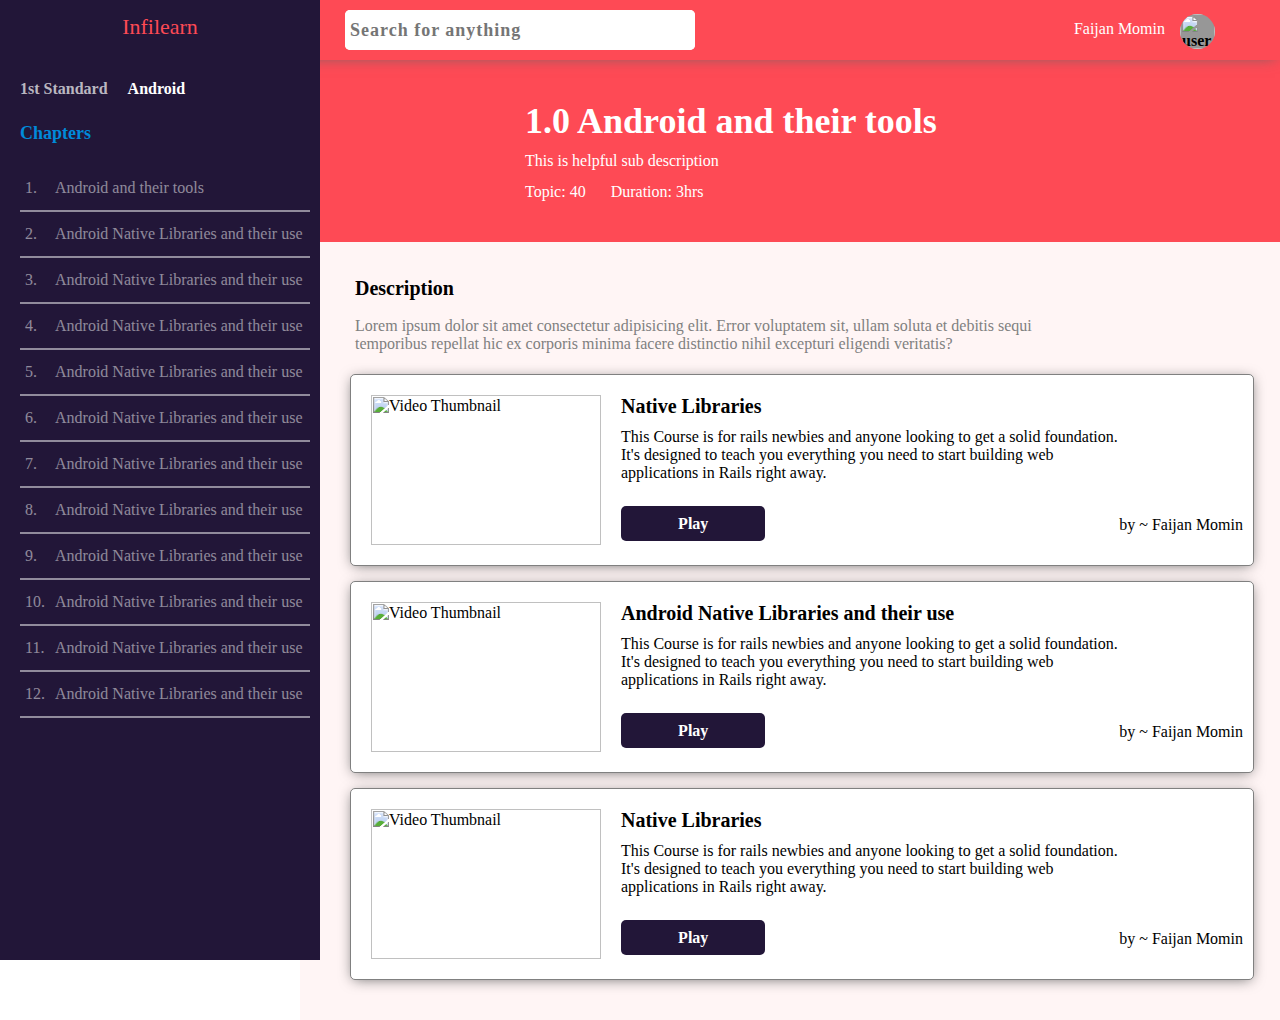
==== dashboard.html @ b22d4577 "first commit" ====
<html lang="en">
<head>
    <meta charset="UTF-8">
    <meta http-equiv="X-UA-Compatible" content="IE=edge">
    <meta name="viewport" content="width=device-width, initial-scale=1.0">
    <title>Home | Infilearn</title>
    <link rel="stylesheet" href="css/style.css">
    <script src="js/script.js"></script>
</head>
<body>
    <header>
        <div class="subject-dashboard-header-desktop">
            <div class="subject-dashboard-header-title">
                <h2>Infilearn</h2>
            </div>
            <div class="subject-dashboard-header-search-bar">
                <div class="subject-dashboard-search-bar-box">
                    <input type="search" name="dashboard-search" id="dashboard-search" placeholder="Search for anything">
                    <input type="button" value="">
                </div>
            </div>
            <div class="subject-dashboard-header-profile">
                <div class="subject-dashboard-header-profile-box">
                    <p>Faijan Momin</p>
                    <div class="subject-dashboard-profile-dp" onclick="showDrpDwn();">
                        <img src="https://static5.depositphotos.com/1049184/509/i/600/depositphotos_5099757-stock-photo-the-man-with-no-face.jpg" alt="user profile" height="100%" width="100%">
                    </div> <!--Dashboard user Profile Photo-->
                </div>
                <div id="subject-dashboard-profile-drowdown" class="subject-dashboard-profile-drowdown">
                    <a href="#">Profile</a>
                    <hr class="dropdwon-profile-hr">
                    <a href="index.html">Logout</a>
                </div>
            </div>
        </div>
    </header>
    <section class="subject-dashboad-content">
        <div class="subject-dashboard-content-div">
            <!-- Subject navigation Bar -->
            <div class="subject-content-navigation-bar">
                <div class="subject-dashboard-nav-class-and-subject-name">
                    <h2 class="subject-dashboard-nav-class-name">1st Standard</h2>
                    <h2 class="subject-dashboard-nav-subject-name">Android</h2>
                </div>
                <div class="subject-dashboard-nav-chapter-title">
                    <h2>Chapters</h2>
                </div>
                <div class="subject-dashboard-nav-all-chapter-names">
                    <div class="subject-dashboard-nav-single-chapter-name">
                        <a href="#" class="subject-dashboard-nav-chapter-name">
                            <span class="subject-dashboard-nav-chapter-no">1.</span>
                            <span> Android and their tools</span>
                        </a>
                    </div>
                    <hr class="subject-dashboard-nav-single-chapter-hr">
                    <div class="subject-dashboard-nav-single-chapter-name">
                        <a href="#" class="subject-dashboard-nav-chapter-name">
                            <span class="subject-dashboard-nav-chapter-no">2.</span>
                            <span> Android Native Libraries and their use</span>
                        </a>
                    </div>
                    <hr class="subject-dashboard-nav-single-chapter-hr">
                    <div class="subject-dashboard-nav-single-chapter-name">
                        <a href="#" class="subject-dashboard-nav-chapter-name">
                            <span class="subject-dashboard-nav-chapter-no">3.</span>
                            <span> Android Native Libraries and their use</span>
                        </a>
                    </div>
                    <hr class="subject-dashboard-nav-single-chapter-hr">
                    <div class="subject-dashboard-nav-single-chapter-name">
                        <a href="#" class="subject-dashboard-nav-chapter-name">
                            <span class="subject-dashboard-nav-chapter-no">4.</span>
                            <span> Android Native Libraries and their use</span>
                        </a>
                    </div>
                    <hr class="subject-dashboard-nav-single-chapter-hr">
                    <div class="subject-dashboard-nav-single-chapter-name">
                        <a href="#" class="subject-dashboard-nav-chapter-name">
                            <span class="subject-dashboard-nav-chapter-no">5.</span>
                            <span> Android Native Libraries and their use</span>
                        </a>
                    </div>
                    <hr class="subject-dashboard-nav-single-chapter-hr">
                    <div class="subject-dashboard-nav-single-chapter-name">
                        <a href="#" class="subject-dashboard-nav-chapter-name">
                            <span class="subject-dashboard-nav-chapter-no">6.</span>
                            <span> Android Native Libraries and their use</span>
                        </a>
                    </div>
                    <hr class="subject-dashboard-nav-single-chapter-hr">
                    <div class="subject-dashboard-nav-single-chapter-name">
                        <a href="#" class="subject-dashboard-nav-chapter-name">
                            <span class="subject-dashboard-nav-chapter-no">7.</span>
                            <span> Android Native Libraries and their use</span>
                        </a>
                    </div>
                    <hr class="subject-dashboard-nav-single-chapter-hr">
                    <div class="subject-dashboard-nav-single-chapter-name">
                        <a href="#" class="subject-dashboard-nav-chapter-name">
                            <span class="subject-dashboard-nav-chapter-no">8.</span>
                            <span> Android Native Libraries and their use</span>
                        </a>
                    </div>
                    <hr class="subject-dashboard-nav-single-chapter-hr">
                    <div class="subject-dashboard-nav-single-chapter-name">
                        <a href="#" class="subject-dashboard-nav-chapter-name">
                            <span class="subject-dashboard-nav-chapter-no">9.</span>
                            <span> Android Native Libraries and their use</span>
                        </a>
                    </div>
                    <hr class="subject-dashboard-nav-single-chapter-hr">
                    <div class="subject-dashboard-nav-single-chapter-name">
                        <a href="#" class="subject-dashboard-nav-chapter-name">
                            <span class="subject-dashboard-nav-chapter-no">10.</span>
                            <span> Android Native Libraries and their use</span>
                        </a>
                    </div>
                    <hr class="subject-dashboard-nav-single-chapter-hr">
                    <div class="subject-dashboard-nav-single-chapter-name">
                        <a href="#" class="subject-dashboard-nav-chapter-name">
                            <span class="subject-dashboard-nav-chapter-no">11.</span>
                            <span> Android Native Libraries and their use</span>
                        </a>
                    </div>
                    <hr class="subject-dashboard-nav-single-chapter-hr">
                    <div class="subject-dashboard-nav-single-chapter-name">
                        <a href="#" class="subject-dashboard-nav-chapter-name">
                            <span class="subject-dashboard-nav-chapter-no">12.</span>
                            <span> Android Native Libraries and their use</span>
                        </a>
                    </div>
                    <hr class="subject-dashboard-nav-single-chapter-hr">
                </div>
            </div>
            <!-- Subject chapter Content  -->
            <div class="subject-dashboard-content-section">
                <div class="subject-dashboard-content-section-chapter-title">
                    <div class="subject-dashboard-content-section-chapter-title-icon">
                        <!-- Icon Here -->
                    </div>
                    <div class="subject-dashboard-content-section-chapter-title-info">
                        <h2>1.0 Android and their tools</h2>
                        <p class="subject-dashboard-content-section-chapter-title-info-p">This is helpful sub description</p>
                        <div class="subject-dashboard-content-section-chapter-title-info-topics-and-duration">
                            <p>Topic: 40</p>
                            <p>Duration: 3hrs</p>
                        </div>
                    </div>
                </div>
                <div class="subject-dashboard-content-section-chapter-videos">
                    <div class="subject-dashboard-content-section-chapter-desc">
                        <h2>Description</h2>
                        <p>Lorem ipsum dolor sit amet consectetur adipisicing elit. Error voluptatem sit, ullam soluta et debitis sequi temporibus  
                            repellat hic ex corporis minima facere distinctio nihil excepturi eligendi veritatis? 
                        </p>
                    </div>
                    <div class="subject-dashboard-content-section-chapter-all-videos">
                        <div class="subject-dashboard-content-section-chapter-single-video">
                            <div class="subject-dashboard-content-section-chapter-single-vid-img">
                                <img src="content/images/thumbnails/costa-rica.png" alt="Video Thumbnail" height="150px" width="230px">
                            </div>
                            <div class="subject-dashboard-content-section-chapter-single-vid-title-desc">
                                <h2 class="subject-dashboard-content-section-chapter-single-vid-title-desc-h2">Native Libraries</h2>
                                <p>This Course is for rails newbies and anyone looking to get a solid
                                    foundation. It's designed to teach you everything you need to start 
                                    building web applications in Rails right away.
                                </p>
                                <div class="subject-dashboard-content-section-chapter-single-vid-play-btn-author">
                                    <button class="video-section-play-vid-btn">Play</button>
                                    <p>by ~ Faijan Momin</p>
                                </div>
                            </div>
                        </div>
                        <!-- Second video -->
                        <div class="subject-dashboard-content-section-chapter-single-video">
                            <div class="subject-dashboard-content-section-chapter-single-vid-img">
                                <img src="content/images/thumbnails/costa-rica.png" alt="Video Thumbnail" height="150px" width="230px">
                            </div>
                            <div class="subject-dashboard-content-section-chapter-single-vid-title-desc">
                                <h2 class="subject-dashboard-content-section-chapter-single-vid-title-desc-h2">Android Native Libraries and their use</h2>
                                <p>This Course is for rails newbies and anyone looking to get a solid
                                    foundation. It's designed to teach you everything you need to start 
                                    building web applications in Rails right away.
                                </p>
                                <div class="subject-dashboard-content-section-chapter-single-vid-play-btn-author">
                                    <button class="video-section-play-vid-btn">Play</button>
                                    <p>by ~ Faijan Momin</p>
                                </div>
                            </div>
                        </div>
                        <!-- Third Video -->
                        <div class="subject-dashboard-content-section-chapter-single-video">
                            <div class="subject-dashboard-content-section-chapter-single-vid-img">
                                <img src="content/images/thumbnails/costa-rica.png" alt="Video Thumbnail" height="150px" width="230px">
                            </div>
                            <div class="subject-dashboard-content-section-chapter-single-vid-title-desc">
                                <h2 class="subject-dashboard-content-section-chapter-single-vid-title-desc-h2">Native Libraries</h2>
                                <p>This Course is for rails newbies and anyone looking to get a solid
                                    foundation. It's designed to teach you everything you need to start 
                                    building web applications in Rails right away.
                                </p>
                                <div class="subject-dashboard-content-section-chapter-single-vid-play-btn-author">
                                    <button class="video-section-play-vid-btn">Play</button>
                                    <p>by ~ Faijan Momin</p>
                                </div>
                            </div>
                        </div>
                    </div>
                </div>
            </div>
        </div>
    </section>
    <script src="https://cdnjs.cloudflare.com/ajax/libs/jquery/3.6.0/jquery.slim.min.js" integrity="sha512-6ORWJX/LrnSjBzwefdNUyLCMTIsGoNP6NftMy2UAm1JBm6PRZCO1d7OHBStWpVFZLO+RerTvqX/Z9mBFfCJZ4A==" crossorigin="anonymous"></script>
    <script>

        // For chap no and name
        jQuery(document).ready(function(){
            jQuery('.subject-dashboard-nav-chapter-name').click(function(event){
                jQuery('.subject-dashboard-nav-chapter-name-active').removeClass('subject-dashboard-nav-chapter-name-active');
                jQuery(this).addClass('subject-dashboard-nav-chapter-name-active'); 
                event.preventDefault();
            });
        });

    </script>
</body>
</html>
---- css/style.css ----
/* Fonts */
@font-face {
    font-family: 'Nunito';
    src: url('fonts/nunito/NunitoSans-Regular.ttf');
    font-weight: normal;
    font-style: normal;
}

@font-face {
    font-family: 'Lora';
    src: url('fonts/lora/Lora-VariableFont_wght.ttf');
    font-weight: normal;
    font-style: normal;
}
body{
    margin: 0px;
    padding: 0px;
    overflow-x: hidden;
    max-width: 100%;
}
header{
    margin: 0px;
    padding: 0px;
    background-color: white;
    height: 60px;
    max-height: 60px;
    width: 100%;
    position: fixed;
    top: 0px;
    left: 0px;
    z-index: 5;
    box-shadow: #666 0px 2px 14px -5px;
    font-family: 'Lora';
    font-weight: 700;
}
.desktop-header{
    display: grid;
    grid-template-columns: 30% 55% 15%;
}
.desktop-logo{
    margin: auto;
    justify-content: center;
    align-items: center;
}

.desktop-navigation-bar{
    margin: auto;
    justify-content: center;
    align-items: center;
}
.desktop-navbar-links{   /* ul*/
    padding: 0px;
    list-style: none;
    display: flex;
    gap: 35px;
}
.desktop-navbar-links a{   /* a - links */
    text-decoration: none;
    color: black;
    font-size: 20px;
    font-weight: 500;
}
.desktop-navbar-links a:hover{
    text-decoration: underline;
    color: black;
}
.desktop-login-button{
    margin: auto;
    justify-content: center;
    align-items: center;
}
.header-login-button{
    height: 35px;
    width: 120px;
    border-radius: 4px;
    border: none;
    outline: none;
    background-color:#fe4a55;
    color: white;
    font-size: 19px;
    cursor: pointer;
    padding-bottom: 3px;
    font-family: 'Lora';
}
.header-login-button:hover{
    background-color:#221638;
}
.login-button-svg{
    padding: 0px;
    margin-bottom: -2px;
    height: 20px;
    width: 20px;
}

/* footer */
footer{
    margin: 0px;
    background-color: #211638;
    color: white;
    height: 55%;
    max-height: 55%;
    width: 100%;
}
.footer{
   padding: 2% 2% 0% 2%;
}
.footer-content{
    display: flex;
    gap: 20%;
}
.footer-branding{
    line-height: 25px;
}
.footer-branding-title{
    color: white;
    font-size: 32px;
    font-weight: 300;
    font-family: 'Lora';
}
.footer-branding-info{
    color: white;
    font-size: 16px;
    font-family: 'Nunito';
}
.footer-branding-links{
    margin-top: 30px;
    list-style: none;
    padding: 0px;
    display: flex;
    gap: 10px;
}
.footer-branding-links a{
    color: #fe4a55;
    font-size: 16px;
    font-family: 'Nunito';
    text-decoration: none;
    cursor: pointer;    

}
.horizontal-footer-hr{
    height: 16px;
    border: 0.5px solid #fe4a55;
    color: #fe4a55;
    background-color: #fe4a55;
    position: relative;
    bottom: 5px;
}
.footer-branding-social-media{
    list-style: none;
    padding: 0px;
    margin-top: 20px;
    display: flex;
    gap: 20px;
}
.footer-branding-social-media img:hover{
    transition: 600ms ease-in-out;
    transform: scale(1.25);

}
.footer-explore-nav{
    line-height: 25px;
    margin-top: 10px;
}
.explore-nav-title{
    color: white;
    font-size: 20px;
    font-weight: 200;
    font-family: 'Lora';
}
.explore-nav-links{
    list-style: none;
    padding: 0px;
}
.explore-nav-links a{
    color: white;
    text-decoration: none;
    font-size: 16px;
    font-family: 'Nunito';
    font-weight: 400;
    cursor: pointer;
}
.footer-contact-us{
    line-height: 25px;
    margin-top: 10px;

}
.footer-contact-us-title{
    color: white;
    font-size: 20px;
    font-weight: 200;
    font-family: 'Lora';
}
.footer-contact-us-links{
    list-style: none;
    padding: 0px;
}
.footer-contact-us-links a{
    color: white;
    text-decoration: none;
    cursor: pointer;
    font-size: 16px;
    font-family: 'Nunito';
    font-weight: 200;
    line-height: 30px;
}
.footer-contact-us-links span{
    position: relative;
    bottom: 10px;
    left: 10px;
}
.footer-copyright-and-policy{
    display: flex;
    padding: 2% 0% 0% 0%;
    gap: 46%;
}
.footer-copyright p{
    color: rgba(255, 255, 255, 0.6);
    font-size: 16px;
    font-family: 'Nunito';
    font-weight: 200;
}
.footer-copyright span{
    font-size: 20px;
}
.footer-privacy-policy-links{
    list-style: none;
    padding: 0px;
    margin: auto;
    justify-content: center;
    align-items: center;
    display: flex;
    gap: 15px;
    position: relative;
    top: 10px;
}
.footer-privacy-policy-links a{
    color: rgba(255, 255, 255, 0.6);
    font-size: 16px;
    font-family: 'Nunito';
    font-weight: 200;
    text-decoration: none;
}
.privacy-policy-hr{
    height: 16px;
    border: 0.5px solid rgba(255, 255, 255, 0.6);;
    color: rgba(255, 255, 255, 0.6);;
    background-color: rgba(255, 255, 255, 0.6);;
}
/* Advertising section */

.advertising-section{
    padding-top: 60px;
}
.advertising-div{
    height: 80%;
    width: 100%;
    background-color: rgb(218, 218, 218);
    background-image: url('../content/images/banner/banner.jpg');
    background-position: center;
    background-repeat: no-repeat;
    background-size:cover;
    background-blend-mode:multiply;
}

.get-started-div{
    height: 60%;
    width: 40%;
    margin: 0px;
    position: relative;
    top: 12%;
    left: 55%;
    padding: 25px;
    z-index: 2;
}
.get-started-div h1{
    color: white;
    font-size: 28px;
    margin: 10px 0px 15px 0px;
    font-family: 'Lora';
    font-weight: 200;
}
.get-started-div p{
    color: white;
    font-size: 18px;
    margin: 10px 0px 15px 0px;
    font-family: 'Lora';
}
.advertising-section-get-started-btn{
    height: 40px;
    width: 150px;
    background-color: #fe4a55;
    color: white;
    font-size: 18px;
    border: none;
    border-radius: 5px;
    outline: none;
    cursor: pointer;
    font-family: 'Lora';
}

.advertising-pattern-div{
    height: 300px;
    width: 300px;
    background-image: url('../content/shapes/banner-shape.png');
    position: absolute;
    top:38%;
    left: 60%;
    background-repeat: no-repeat;
    background-blend-mode:multiply;
    z-index: 1;
}


/* Site Content Section */

.site-content-section{
    height: 60%;
    width: 100%;
    background-color: #f5f7fa;   
    
}
.site-content-div{
    margin: auto;
    justify-content: center;
    align-items: center;
}
.site-content{
    position: relative;
    top: -230px;
    z-index: 3;
}

.site-content-viewboxes{
    margin: auto;
    justify-content: center;
    align-items: center;
    padding: 2% 15% 2% 15%;
    display: flex;
    gap: 20px;
}
.site-content-viewbox{
    height: 300px;
    width: 280px;
    background-color: white;
    border: none;
    border-radius: 10px;
    box-shadow: #666 0px 2px 16px -5px;
    padding: 15px;
    font-family: 'Nunito';
}
.viewbox-common-img-bg{
    padding: 10px 15px 5px 15px;
    height: 100px;
    background-image: url('../content/shapes/common-bg-viewbox.png');
    background-position: center;
    background-repeat: no-repeat;
    background-size: contain;
    background-blend-mode: multiply;
}
#viewbox-img-1{
    padding: 10px;
    margin: auto;
    margin-top: 10px;
    height: 60px;
    background-image: url('../content/icons/monitor.png');
    background-position: center;
    background-repeat: no-repeat;
    background-size: contain;
    background-blend-mode: multiply;
}
#viewbox-img-2{
    padding: 10px;
    margin: auto;
    margin-top: 10px;
    height: 60px;
    background-image: url('../content/icons/books.png');
    background-position: center;
    background-repeat: no-repeat;
    background-size: contain;
    background-blend-mode: multiply;
}
#viewbox-img-3{
    padding: 10px;
    margin: auto;
    margin-top: 10px;
    height: 60px;
    background-image: url('../content/icons/clock.png');
    background-position: center;
    background-repeat: no-repeat;
    background-size: contain;
    background-blend-mode: multiply;
}

.viewbox-title{
    text-align: center;
}
.viewbox-title h2{
    font-size: 22px;
    color: black;
    font-weight: bolder;
    font-family: 'Nunito';
}
.viewbox-title p{
    font-size: 17px;
    color: #979797;
}
.viewbox-start-now{ 
    margin: auto;
    justify-content: center;
    align-items: center;
    text-align: center;
    padding-top: 10px;
}
.viewbox-start-now a{
    text-decoration: none;
    color: #fe4a55;
    font-size: 22px;
    font-weight: bolder;
    font-family: 'Nunito';
    cursor: pointer;
}

.site-content-short-branding{
    margin: auto;
    justify-content: center;
    align-items: center;
    text-align: center;
    padding: 30px;
    
}

.branding-title{
    color: black;
    font-size: 30px;
    font-weight: 600;
    text-align: center;
    font-family: 'Lora';
}
.branding-desc{
    color: #979797;
    font-size: 18px;
    font-family: 'Nunito';
}
.branding-info{
    color: #fe4a55;
    font-size: 30px;
    font-weight: 600;
    text-align: center;
    font-family: 'Nunito';
}

.site-content-pattern{
    height: 90px;
    width: 90px;
    background-image: url('../content/shapes/shape-lines.png');
    background-position: center;
    background-repeat: no-repeat;
    background-size: contain;
    background-blend-mode: multiply;
    position: relative;
    left: -20px;
    bottom: 50px;
}

.section-2-hr{
    margin: 0px;
    background-color: #979797;
    color: #979797;
    border: 0.5px solid #979797;
}


/* Grade section -3 */

.grade-section{
    background-color: white;
    width: 100%;
    height: 45%;
}
.grade-div{
    margin: auto;
    justify-content: center;
    align-items: center;
    text-align: center;
    padding: 30px;
}

.grade-div-title h2{
    color: black;
    font-size: 30px;
    font-weight: 600;
    text-align: center;
    font-family: 'Lora';
}
.grade-div-all-grades{
    padding: 20px;
    display: flex;
    gap: 25px;
    margin: auto;
    justify-content: center;
    align-items: center;
}
.grade-div-grade{
    height: 95px;
    width: 120px;
    background-color: white;
    border-radius: 7px;
    box-shadow: #666 0px 2px 14px -5px;
    padding-top: 15px;
}

.grade-div-grade a{
    line-height: 35px;
    text-decoration: none;
    cursor: pointer;
    text-align: center;
    color: #979797;
    font-size: 18px;
    font-family: 'Lora';
}
.grade-div-grade span{
    font-size: 29px;
    color: #fe4a55;
    font-weight: bold;
    font-family: 'Lora';
}

.grade-section-pattern{
    height: 110px;
    width: 110px;
    background-image: url('../content/shapes/grade-shape.png');
    background-position: center;
    background-repeat: no-repeat;
    background-size: contain;
    background-blend-mode: multiply;
    position: relative;
    top: -100px;
    left: 97%;
}

/* Stats Section */

.stats-section{
    height: 43%;
    width: 100%;
    background-color: #221638;
}
.stats-div{
    padding: 2% 2% 0% 2%;
    margin: auto;
    justify-content: center;
    align-items: center;
}
.all-stats{
    display: flex;
    gap: 70px;
    padding: 20px;
    color: white;
    margin: auto;
    justify-content: center;
    align-items: center;
}
.single-stat{
    height: 200px;
    width: 150px;
    text-align: center;
    font-family: 'Lora';
}
.stat-logo-bg{
    height: 90px;
    background-image: url('../content/shapes/stat-icon-shape.png');
    background-position: center;
    background-repeat: no-repeat;
    background-size: contain;
    background-blend-mode: multiply;
}
#stat-icon-1{
    height: 90px;
    background-image: url('../content/icons/ebook.png');
    background-position: center;
    background-repeat: no-repeat;
    background-size: contain;
    background-blend-mode: multiply;
}
#stat-icon-2{
    height: 90px;
    background-image: url('../content/icons/reading-book.png');
    background-position: center;
    background-repeat: no-repeat;
    background-size: contain;
    background-blend-mode: multiply;
}
#stat-icon-3{
    height: 90px;
    background-image: url('../content/icons/rating.png');
    background-position: center;
    background-repeat: no-repeat;
    background-size: contain;
    background-blend-mode: multiply;
}
#stat-icon-4{
    height: 90px;
    background-image: url('../content/icons/driving-instructor.png');
    background-position: center;
    background-repeat: no-repeat;
    background-size: contain;
    background-blend-mode: multiply;
}
.stat-title h2{
    font-size: 26px;
    color: white;
    font-family: 'Lora';
    font-weight: 200;
}
.stat-count h2{
    font-size: 29px;
    color: white;
    margin: 10px 0px 10px 0px;
    font-family: 'Lora';
    font-weight: 200;
}
.stat-pattern{
    height: 30px;
    width: 30px;
    background-image: url('../content/shapes/stats-pattern.png');
    background-position: center;
    background-repeat: no-repeat;
    background-size: contain;
    background-blend-mode: multiply;
    position: relative;
    top: -50px;
    left: 15%;
}

/* Become instructor section */ 

.become-instructor-section{
    background-color: white;
    height: 95%;
    width: 100%;
}
.become-instructor-div{
    padding: 2%;
    padding-left: 2%;
    margin: auto;
    justify-content: center;
    align-items: center;
    display: flex;
    gap: 25px;
}
.become-instructor-info{
    justify-content: center;
    align-items: center;
    text-align: left;
    line-height: 25px;
    position: relative;
    top: -100px;
}

.become-instructor-info-title{
    color: #211638;
    font-size: 30px;
    font-family: 'Nunito';
    font-weight: bolder;
}
.become-instructor-info-desc{
    color: black;
    font-size: 18px;
    font-weight: 400;
    font-family: 'Nunito';
}
.become-instructor-info-button{
    height: 40px;
    width: 150px;
    background-color: #221638;
    color: #fff;
    border: none;
    border-radius: 4px;
    outline: none;
    cursor: pointer;
    font-size: 15px;
    font-weight: 400;
    font-family: 'Nunito';
    cursor: pointer;
}
.become-instructor-info-video-info{
    color: black;
    font-size: 16px;
    font-weight: 400;
    font-family: 'Nunito';
}
.become-instructor-info-video-info a{
    color: #fe4a55;
    text-decoration: none;
    cursor: pointer;
}
.become-instructor-pattern{
    height: 40px;
    width: 40px;
    background-image: url('../content/shapes/become-instructor-shape.png');
    background-position: center;
    background-repeat: no-repeat;
    background-size: contain;
    background-blend-mode: multiply;
    position: relative;
    top: 150px;
}
.become-instructor-image{
    height: 600px;
    width: 600px;
    background-image: url('../content/images/svg/become-teacher.svg');
    background-position: center;
    background-repeat: no-repeat;
    background-size: contain; 
    background-blend-mode: multiply;
}
/* contact us secion */
.contact-us-section{
    height: 37%;
    width: 100%;
    background-image: url('../content/images/pattern/contact-us-pattern.jpg');
    background-position: center;
    background-repeat: no-repeat;
    background-size: cover;
    background-clip: border-box;
    background-blend-mode: multiply;
}
.contact-us-div{
    display: flex;
    margin: auto;
    justify-content: center;
    align-items: center;
}
.contact-us-subdiv{
    padding: 2%;
    line-height: 25px;
    text-align: center;
}
.contact-us-title{
    color: #221638;
    font-size: 32px;
    font-family: 'Nunito';
    font-stretch:expanded;
    font-weight: 600;
}
.contact-us-desc{
    color: black;
    font-size: 18px;
    font-family: 'Lora';
    font-stretch:expanded;
    font-weight: 500;
    margin-bottom: 30px;
}
.contact-us-button{
    height: 40px;
    width: 130px;
    background-color: #fe4a55;
    color: white;
    cursor: pointer;
    font-size: 18px;
    font-family: 'Nunito';
    border: none;
    border-radius: 4px;
}
.contact-us-pattern-plane{
    height: 120px;
    width: 170px;
    background-image: url('../content/shapes/contact-us-plane.png');
    background-position: center;
    background-repeat: no-repeat;
    background-size: contain;
    background-blend-mode: multiply;
    position: relative;
    top: -50px;
}
.contact-us-pattern-lines{
    height: 260px;
    width: 220px;
    background-image: url('../content/shapes/contact-us-lines.png');
    background-position: center;
    background-repeat: no-repeat;
    background-size: contain;
    background-blend-mode: multiply;
    position:relative;
    left:  16%;
}

/* Index Page End */

/* SignUp page Css */

.signup-section{
    padding-top: 60px;
}
.signup-div{
    padding: 2% 5% 2% 5%;
    background-color: #ffebed;
}
.signup-div-box{
    height: 85%;
    width: 100%;
    background-color: white;
    display: flex;
    overflow: hidden;
}
.signup-box-branding{
    height: 100%;
    width: 300px;
    background-color: #fe4a55;
    padding: 2%;
    text-align: center;
}
.signup-box-branding-title{
    padding: 0px 0;
}
.signup-box-branding-title h2{
    color: #221638;
    font-size: 32px;
    font-weight: 500;
    margin-top: 5px;
    font-family: 'Lora';
}
.signup-box-branding-welcome h3{
    color: white;
    font-size: 24px;
    font-weight: 100;
    margin-bottom: 10px;
    font-family: 'Nunito';
}
.signup-box-branding-welcome h2{
    color: #221638;
    font-size: 24px;
    font-weight: 100;
    margin-top: 10px;
    margin-bottom: 20px;
    font-family: 'Nunito';
}
.signup-box-phone-img{
    margin: auto;
    justify-content: center;
    align-items: center;
    height: 500px;
    width: 100%;
    background-image: url('../content/images/svg/signup-form.svg');
    background-position: center;
    background-repeat: no-repeat;
    background-size: contain;
    background-blend-mode: multiply;
    position: relative;
    bottom: 80px;
}

/* Signup Box Inputs */
.signup-box-inputs{
    padding: 2%;
    height: 100%;
    width: 70%;
}
.signup-box-input-title{
    padding: 0px 0;
}
.signup-box-input-title h3{
    color: #221638;
    font-size: 30px;
    font-weight: 200;
    margin-top: 35px;
    margin-top: 5px;
    font-family: 'Lora';

}
.signup-box-all-inputs{
    margin: auto;
    justify-content: center;
    align-items: center;
    font-family: 'Nunito';
}
.signup-box-input-boxs{
    display: flex;
    gap: 45px;
    padding-left: 20px;
}
.signup-box-input-boxs label{
    color: rgba(0, 0, 0, 0.6);
    font-size: 14px;
    font-family: 'Nunito';
    font-stretch:wider;
    font-weight: 100;
}
.signup-input{
    height: 35px;
    width: 350px;
    border: 0.5px solid #fe4a55;
    color: black;
    border-radius: 4px;
    outline: none;
    margin: 10px 0px;
    padding: 3px 7px;
    font-size: 16px;
    background-color: #ffebed;
    font-family: 'Nunito';
}


select {
    -webkit-appearance: none;
    -moz-appearance: none;
    -ms-appearance: none;
    appearance: none;
    outline: 0;
    box-shadow: none;
    border: 0 !important;
    background: #2c3e50;
    background-image: none;
  }
  /* Remove IE arrow */
  select::-ms-expand {
    display: none;
  }

.signup-inputs{
    width: 100px;
    text-align: center;
    height: 35px;
    border: 1px solid #fe4a55;
    color: black;
    border-radius: 4px;
    margin: 10px 0px;
    padding: 3px 7px;
    font-size: 16px;
    background-color: #ffebed;
    margin-right: 20px;
    font-family: 'Nunito';
    text-align: center;
}
.signupbox-gender{
    margin-left: -19px;
}
.signupbox-gender input{
    width: 22px;
    height: 22px;
    text-align: center;
    border: 1px solid #fe4a55;
    color: black;
    outline: none;
    font-size: 16px;
    background-color: #ffebed;
    margin-top: 15px;
    margin-right: 15px;
    content: '';
    display: inline-block;
    visibility: visible;
    font-family: 'Nunito';
}
input[type='radio']:checked:after {
    width: 13px;
    height: 13px;
    border-radius: 15px;
    top: 2px;
    left: 0px;
    position: relative;
    background-color: #fe4a55;
    content: '';
    display: inline-block;
    visibility: visible;
    border: 2px solid white;
}
.signupbox-gender span{
    color: rgba(0, 0, 0, 0.6);
    font-size: 14px;
    font-family: 'Nunito';
    font-weight: 100;
    position: relative;
    bottom: 5px;
    right: 5px;
}
.signup-form-submit-button{
    padding: 20px 0px 0px 20px;
}
.signup-form-submit-btn{
    height: 40px;
    width: 230px;
    background-color: #fe4a55;
    color: white;
    cursor: pointer;
    font-size: 16px;
    font-family: 'Nunito';
    border: none;
    border-radius: 4px;
}
.login-modal-link{
    padding-top: 10px;
    padding-left: 20px;
}
.login-modal-link p{
    color: rgba(0, 0, 0, 0.6);
    font-size: 18px;
    font-family: 'Nunito';
}
.login-modal-link a{
    color: #fe4a55;
    text-decoration: none;
    font-family: 'Nunito';
    cursor: pointer;
}


/* Login Modal */
#modal{
    z-index:-1;
}
.modal {
  background:rgba(0,0,0,0.7);
  position:fixed;
  width:100%;
  height:100%;
  top:0px;
  left:0px;
  bottom:0px;
  transition:all .5s ease-in-out;
  opacity:0;
}
.modal:target {
  opacity:1;
  transition:all .5s ease-in-out;
  z-index:-1;
}
.modal-content {
  position:fixed;
  top:50%;
  left:50%;
  height: 450px;
  width: 380px;
  background:#fff;
  border-radius:4px;
  transform:translate(-50%, -200%);
  transition:all .5s ease-in-out;
  perspective: 1000;
  outline:1px solid transparent;
  opacity:0;
}
.modal:target .modal-content {
  transform:translate(-50%, -50%);
  transition:all .5s ease-in-out;
  transition-delay:.5s;
  z-index:9999;
  opacity:1;
}
.modal-close {
  float:right;
  text-decoration:none;
  padding:22px 22px;
  color:#424242;
  font-weight:800;
  transition:all .5s ease-in-out;
  z-index:+1;
  text-align:center;
  border-radius:0 4px 0 0;
  font-family: 'Nunito';
    cursor: pointer;
}
.modal-close:hover {
  color:black;
}
.modal-content h3 {
  padding:15px;
  display:block;
  text-align:center;
  font-family: 'Lora';
  border-bottom:1px solid #e0e0e0;
  color:black;
  font-size: 22px;
  border-radius:4px 4px 0 0;
  margin: 0px;
}
.modal-area {
  padding:20px;
}

.modal-input{
  padding-top: 5px;
}
.modal-input label{
  color: rgba(0, 0, 0, 0.6);
  font-size: 14px;
  font-family: 'Nunito';
  font-stretch:wider;
  font-weight: 100;
}
.modal-input input{
  height: 35px;
  width: 100%;
  border: 0.5px solid #fe4a55;
  color: black;
  border-radius: 4px;
  outline: none;
  margin: 10px 0px;
  padding: 3px 7px;
  font-size: 16px;
  background-color: #ffebed;
  font-family: 'Nunito';
}
.modal-submit-forgot{
  display: flex;
  gap: 6%;
  margin: 15px 0px 15px 0px;
}
.login-modal-btn{
  height: 35px;
  width: 180px;
  background-color: #fe4a55;
  color: white;
  cursor: pointer;
  font-size: 16px;
  font-family: 'Nunito';
  border: none;
  border-radius: 4px;
}
.modal-submit-forgot a{
  font-size: 15px;
  color: #fe4a55;
  margin-top: 5px;
  text-decoration: none;
  font-family: 'Nunito';
  cursor: pointer;
}
.login-modal-hr{
  width: 90%;
  text-align: center;
  color: #adadad;
  background-color: #adadad;
  border: 0.5px solid #adadad;
  border-radius: 50px;
  margin-top: 30px;
}
.modal-signup-page-link{
  text-align: center;
  margin-top: 35px;
}
.modal-signup-page-link p{
  color: black;
  font-size: 17px;
  font-family: 'Nunito';
}
.modal-signup-page-link a{
  color: #fe4a55;
  font-size: 17px;
  font-family: 'Nunito';
  cursor: pointer;
}

/* subject DashBoard */
.subject-dashboard-header-desktop{
    display: grid;
    grid-template-columns: 320px 50% 40%;
    width: 100%;
}
.subject-dashboard-header-title{
    background-color: #221638;
    color: white;
    margin: auto;
    justify-content: center;
    align-items: center;
    text-align: center;
    width: 100%;
    height: 100%;
}
.subject-dashboard-header-title h2{
    color: #fe4a55;
    font-size: 22px;
    font-family: 'Lora';
    font-weight: 300;
    margin-top: 14px;
    margin-bottom: 16px;
}
.subject-dashboard-header-search-bar{
    background-color: #fe4a55;
    padding: 10px 0px 10px 25px;
}
.subject-dashboard-search-bar-box{
    height: 40px;
    width: 350px;
    border: none;
    border-radius: 5px;
    outline: none;
    background-color: white;
    display: flex;
}
.subject-dashboard-search-bar-box input[type=search]{
    height: 40px;
    width: 305px;
    border: none;
    border-radius: 5px;
    outline: none;
    background-color: white;
    padding: 0px 5px;
    font-size: 18px;
    font-family: 'Lora';
    font-weight: 600;
    letter-spacing: 1px;
}
.subject-dashboard-search-bar-box input[type=button]{
    height: 40px;
    width: 45px;
    border: none;
    border-radius: 5px;
    outline: none;
    background-color: white;
    padding: 5px 0px;
    font-size: 18px;
    font-family: 'Nunito';
    user-select: none;
    background-image: url('../content/icons/dashboard-search.svg');
    background-position: center;
    background-repeat: no-repeat;
    background-size: 25px;
    background-blend-mode: multiply;
    cursor: pointer;
}
.subject-dashboard-search-bar-box input[type=button]:hover{
    transition: 200ms ease-in-out;
    transform: scale(0.90);
}
.subject-dashboard-header-profile{
    background-color: #fe4a55;
    padding: 10px 10px 10px 10px;
    width: 100%;
}
.subject-dashboard-header-profile-box{
    position: absolute;
    right: 50px;
    display: flex;

}
.subject-dashboard-header-profile p{
    color: white;
    font-size: 16px;
    font-family: 'Nunito';
    font-weight: 300;
    margin: 10px 0px;
}
.subject-dashboard-profile-dp{
    height: 35px;
    width: 35px;
    background-color: #979797;
    margin: 4px 15px;
    border: none;
    border-radius: 50%;
    cursor: pointer;
}
.subject-dashboard-profile-dp img{
    border-radius: 50%;
}

#subject-dashboard-profile-drowdown{
    display: none;
}
.subject-dashboard-profile-drowdown{
    width: 120px;
    background-color: white;
    border-radius: 5px;
    border: none;
    outline: none;
    position: absolute;
    right: 30px;
    top: 70px;
    box-shadow: #666 0px 2px 14px -4px;
    padding: 15px;
    animation:forwards down 150ms ease-in-out;

}
@keyframes down {
    0%{
        height: 0%;
    }
    100%{
        height: 100%;
    }
}
.subject-dashboard-profile-drowdown a{
    width: 100%;
    margin: 10px 0px;
    text-align: center;
    font-size: 18px;
    color: rgba(0, 0, 0, 0.5);
    text-decoration: none;
    cursor: pointer;
}

.dropdwon-profile-hr{
    border: 0.5px solid gray;
    border-radius: 10px;
}
.subject-dashboad-content{
    padding-top: 60px;
}
.subject-dashboard-content-div{
    display: flex;
}
.subject-content-navigation-bar{
    width: 300px;
    height: 100%;
    background-color: #221638;
    color: white;
    position: fixed;
    left: 0px;
    top: 60px;
    padding-left: 20px;
    z-index: 6;
    
}
.subject-dashboard-nav-class-and-subject-name{
    padding: 10px 0px;
    display: flex;
}
.subject-dashboard-nav-class-name{
    color: rgba(255, 255, 255, 0.7);
    font-size: 16px;
    font-family: 'Lora';
    margin: 10px 10px 10px 0px;
}
.subject-dashboard-nav-subject-name{
    color: rgba(255, 255, 255);
    font-size: 16px;
    font-family: 'Lora';
    margin: 10px 10px 10px 10px;
}
.subject-dashboard-nav-chapter-title{
    padding: 0px 0px;
    display: flex;
}
.subject-dashboard-nav-chapter-title h2{
    color: rgb(0, 138, 218);
    font-size: 18px;
    font-family: 'Lora';
    margin: 5px 0px 15px 0px;
}
.subject-dashboard-nav-all-chapter-names{
    position: relative;
    height: calc(100% - 200px);
    overflow-y: scroll;
    padding: 15px 10px 15px 0px;
}

.subject-dashboard-nav-all-chapter-names::-webkit-scrollbar-track
{
	background-color: #211638;
    border-radius: 10px;
}

.subject-dashboard-nav-all-chapter-names::-webkit-scrollbar
{
	width: 6px;
    border-radius: 10px;
	background-color: #211638;
}

.subject-dashboard-nav-all-chapter-names::-webkit-scrollbar-thumb
{
	background-color: #b6ff2f;
}

.subject-dashboard-nav-single-chapter-name{
    display: flex;
}
.subject-dashboard-nav-chapter-no{
    width: 30px;
}
.subject-dashboard-nav-chapter-name{
    margin: 5px;
    font-size: 16px;
    font-family:'Nunito';
    color: rgba(255, 255, 255, 0.5);
    text-decoration: none;
    cursor: pointer;
    display: flex;
}
.subject-dashboard-nav-chapter-name-active{
    margin: 5px;
    font-size: 16px;
    font-family:'Nunito';
    color: rgba(255, 255, 255, 1);
    text-decoration: none;
    cursor: pointer;
    display: flex;
}
.subject-dashboard-nav-single-chapter-hr{
    color: rgba(255, 255, 255, 0.5);
    border: 0.5px solid rgba(255, 255, 255, 0.5);;
}
/* Dashboard COntent */
.subject-dashboard-content-section{
    height: 100%;
    width: 100%;
    margin-left: 300px; 

}
.subject-dashboard-content-section-chapter-title{
    width: 100%;
    display: flex;
    gap: 30px;
    background-color: #fe4a55;
    margin-left: 0px; 
    padding: 25px 0px 25px 50px;
}
.subject-dashboard-content-section-chapter-title-icon{
    height: 130px;
    width: 130px;
    background-image: url('../content/icons/ebook.svg');
    background-position: center;
    background-repeat: no-repeat;
    background-size: contain;
    background-blend-mode: multiply;
}
.subject-dashboard-content-section-chapter-title-info{
    padding: 0px 15px;
}
.subject-dashboard-content-section-chapter-title-info h2{
    color: white;
    font-size: 36px;
    font-family: 'Lora';
    font-weight: 600;
    margin: 15px 0px 10px 0px;
}
.subject-dashboard-content-section-chapter-title-info-p{
    color: white;
    font-size: 16px;
    font-family: 'Nunito';
    font-weight: 300;
    margin: 5px 0px 5px 0px;
}
.subject-dashboard-content-section-chapter-title-info-topics-and-duration{
    color: white;
    font-size: 16px;
    font-family: 'Lora';
    display: flex;
    gap: 25px;
}
.subject-dashboard-content-section-chapter-title-info-topics-and-duration p{
    margin-top: 8px;
}

.subject-dashboard-content-section-chapter-videos{
    width: 100%;
    background-color: #fff5f5;
    margin-left: 0px; 
    padding: 25px 0px 25px 50px;
}
.subject-dashboard-content-section-chapter-desc{
    padding: 5px;
}
.subject-dashboard-content-section-chapter-desc h2{
    color: black;
    font-size: 20px;
    font-family: 'Lora';
    font-weight: 600;
    margin-top: 5px;
}
.subject-dashboard-content-section-chapter-desc p{
    color: gray;
    font-size: 16px;
    font-family: 'Nunito';
    font-weight: 300;
    width: 70%;
}
.subject-dashboard-content-section-chapter-all-videos{
    width: 100%;
    display: block;
}
.subject-dashboard-content-section-chapter-single-video{
    height: auto;
    width: 90%;
    display: flex;
    padding: 10px;
    background-color: white;
    border: 1px solid gray;
    border-radius: 5px;
    box-shadow: #666 0px 2px 14px -3px;
    margin-bottom: 15px;
}
.subject-dashboard-content-section-chapter-single-vid-img{
    padding: 10px 20px 10px 10px;
}
.subject-dashboard-content-section-chapter-single-vid-title-desc{
    padding: 5px 0px ;
}
.subject-dashboard-content-section-chapter-single-vid-title-desc-h2{
    color: black;
    font-size: 20px;
    font-family: 'Lora';
    margin: 5px 0px;
    font-stretch: extra-expanded;
}
.subject-dashboard-content-section-chapter-single-vid-title-desc p{
    color: black;
    font-size: 16px;
    font-family: 'Nunito';
    margin: 10px 0px;
    width: 80%;
}
.subject-dashboard-content-section-chapter-single-vid-play-btn-author{
    display: flex;
    margin: 4% 0px 0px 0px;
}
.video-section-play-vid-btn{
    height: 35px;
    width: 150px;
    border: none;
    border-radius: 5px;
    outline: none;
    background-color: #221638;
    color: white;
    font-size: 16px;
    font-family: 'Nunito';
    font-weight: 600;
    cursor: pointer;
}
.subject-dashboard-content-section-chapter-single-vid-play-btn-author p{
    text-align: right;
}
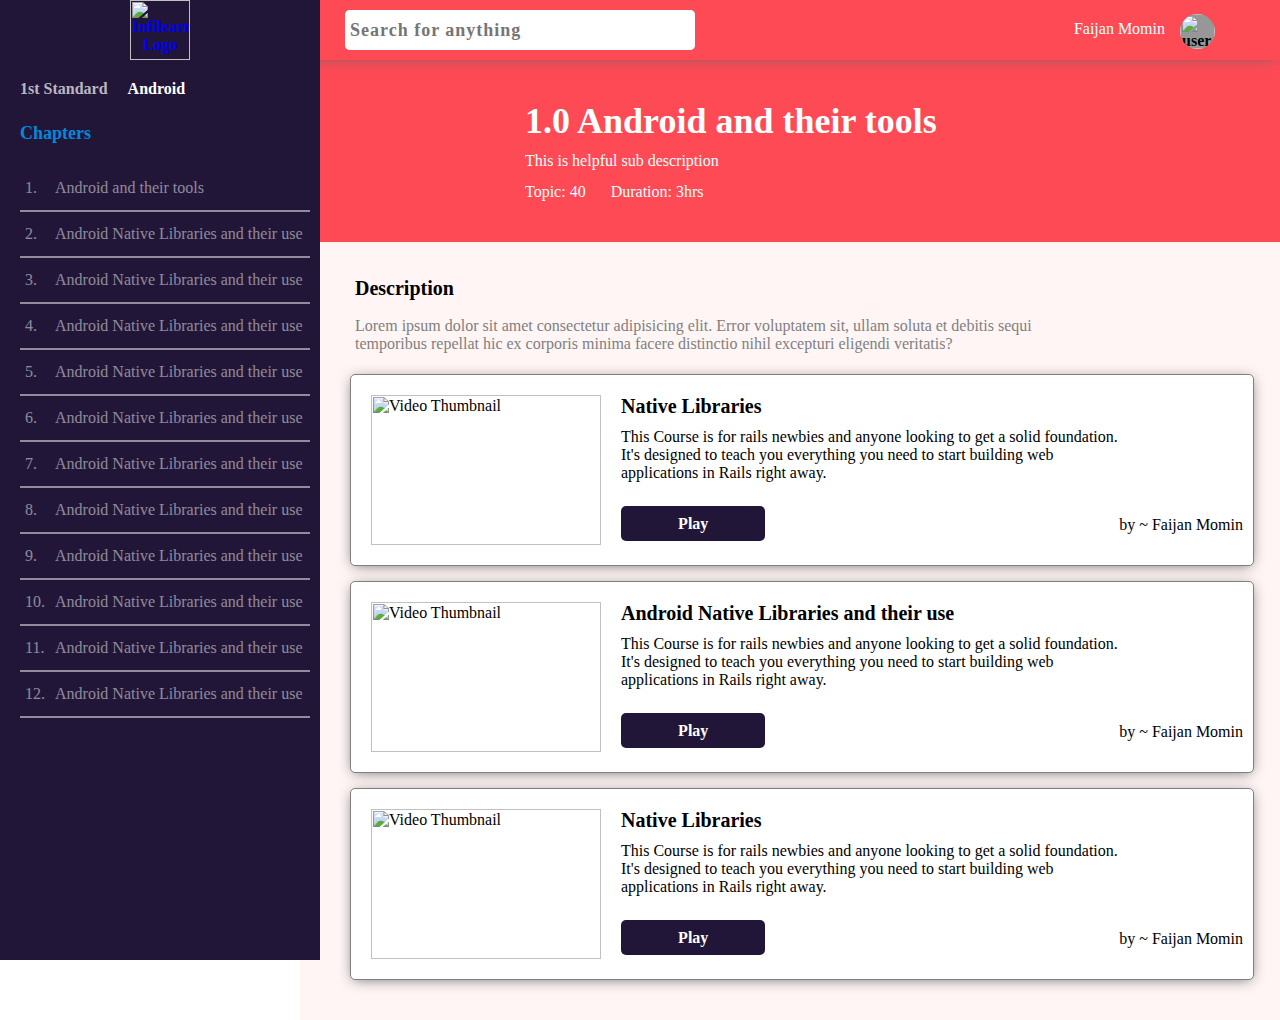
==== commit 315efe01: "first commit" ====
--- a/dashboard.html
+++ b/dashboard.html
@@ -11,11 +11,13 @@
     <header>
         <div class="subject-dashboard-header-desktop">
             <div class="subject-dashboard-header-title">
-                <h2>Infilearn</h2>
+                <a href="index.html">
+                    <img class="infilearn-logo" src="content/icons/new.png" alt="Infilearn Logo" height="60px">
+                </a>            
             </div>
             <div class="subject-dashboard-header-search-bar">
                 <div class="subject-dashboard-search-bar-box">
-                    <input type="search" name="dashboard-search" id="dashboard-search" placeholder="Search for anything">
+                    <input type="text" name="dashboard-search" id="dashboard-search" placeholder="Search for anything">
                     <input type="button" value="">
                 </div>
             </div>
@@ -166,7 +168,7 @@
                                     building web applications in Rails right away.
                                 </p>
                                 <div class="subject-dashboard-content-section-chapter-single-vid-play-btn-author">
-                                    <button class="video-section-play-vid-btn">Play</button>
+                                    <button class="video-section-play-vid-btn" onclick="window.location.assign('videoPage.html');">Play</button>
                                     <p>by ~ Faijan Momin</p>
                                 </div>
                             </div>
@@ -183,7 +185,7 @@
                                     building web applications in Rails right away.
                                 </p>
                                 <div class="subject-dashboard-content-section-chapter-single-vid-play-btn-author">
-                                    <button class="video-section-play-vid-btn">Play</button>
+                                    <button class="video-section-play-vid-btn" onclick="window.location.assign('videoPage.html');">Play</button>
                                     <p>by ~ Faijan Momin</p>
                                 </div>
                             </div>
@@ -200,7 +202,7 @@
                                     building web applications in Rails right away.
                                 </p>
                                 <div class="subject-dashboard-content-section-chapter-single-vid-play-btn-author">
-                                    <button class="video-section-play-vid-btn">Play</button>
+                                    <button class="video-section-play-vid-btn" onclick="window.location.assign('videoPage.html');">Play</button>
                                     <p>by ~ Faijan Momin</p>
                                 </div>
                             </div>
--- a/css/style.css
+++ b/css/style.css
@@ -255,7 +255,7 @@
     height: 80%;
     width: 100%;
     background-color: rgb(218, 218, 218);
-    background-image: url('../content/images/banner/banner.jpg');
+    background-image: url('../content/images/banner/banner.webp');
     background-position: center;
     background-repeat: no-repeat;
     background-size:cover;
@@ -1185,7 +1185,7 @@
     background-color: white;
     display: flex;
 }
-.subject-dashboard-search-bar-box input[type=search]{
+.subject-dashboard-search-bar-box input[type=text]{
     height: 40px;
     width: 305px;
     border: none;
@@ -1266,7 +1266,7 @@
     box-shadow: #666 0px 2px 14px -4px;
     padding: 15px;
     animation:forwards down 150ms ease-in-out;
-
+    overflow: hidden;
 }
 @keyframes down {
     0%{
@@ -1285,6 +1285,9 @@
     text-decoration: none;
     cursor: pointer;
 }
+.subject-dashboard-profile-drowdown a:hover{
+    color: black;
+}
 
 .dropdwon-profile-hr{
     border: 0.5px solid gray;
@@ -1387,7 +1390,7 @@
     color: rgba(255, 255, 255, 0.5);
     border: 0.5px solid rgba(255, 255, 255, 0.5);;
 }
-/* Dashboard COntent */
+/* subject Dashboard COntent */
 .subject-dashboard-content-section{
     height: 100%;
     width: 100%;
@@ -1513,7 +1516,112 @@
     font-family: 'Nunito';
     font-weight: 600;
     cursor: pointer;
+
+}
+.video-section-play-vid-btn:hover{
+    transition: 200ms ease-in-out;
+    transform: scale(0.90);
 }
 .subject-dashboard-content-section-chapter-single-vid-play-btn-author p{
     text-align: right;
-}+}
+
+/* Select subject PAge */
+.select-subject-desktop-header{
+    display: flex;
+}
+.select-subject-desktop-logo{
+    width: 230px;
+    padding-left: 100px;
+}
+
+.select-subject-dashboard-header-profile{
+    padding: 10px 10px 10px 10px;
+}
+.select-subject-dashboard-header-profile-box{
+    position: absolute;
+    right: 50px;
+    display: flex;
+
+}
+.select-subject-dashboard-header-profile p{
+    color: black;
+    font-size: 16px;
+    font-family: 'Nunito';
+    font-weight: 300;
+    margin: 10px 0px;
+}
+.select-subject-dashboard-profile-dp{
+    height: 35px;
+    width: 35px;
+    background-color: #979797;
+    margin: 4px 15px;
+    border: none;
+    border-radius: 50%;
+    cursor: pointer;
+}
+.select-subject-dashboard-profile-dp img{
+    border-radius: 50%;
+}
+.select-subject-section{
+    padding-top: 60px;
+    background-color: #f2f2f2;
+}
+.select-subject-div{
+    padding: 40px 10%;
+}
+.select-subject-div-title h2{
+    color: #fe4a55;
+    font-size: 28px;
+    font-family: 'Lora';
+    font-weight: 600;
+    text-align: center;
+    margin-bottom: 50px;
+}
+.select-subject-div-all-subjects{
+    display: grid;
+    grid-template-columns: auto auto auto;
+    gap:50px;
+    margin: auto;
+    justify-content: center;
+    align-items: center;
+}
+.select-subject-single-sub{
+    height: 250px;
+    width: 260px;
+    overflow: hidden;
+    text-overflow: ellipsis;
+    border-radius: 5px;
+    background-color: white;
+    box-shadow: #666 0px 2px 12px -5px;
+    text-align: center;
+    padding: auto;
+    cursor: pointer;
+}
+.select-subject-single-sub:hover{
+    transition: 300ms ease-in-out;
+    transform: scale(0.95);
+}
+
+.select-subject-img{
+    margin: 30px;
+    justify-content: center;
+    align-items: center;
+    pointer-events: none;
+}
+.selec-subject-div-subject-name h3{
+    color: black;
+    font-size: 24px;
+    font-family: 'Nunito';
+    text-align: center;
+}
+
+/* Subject video Page */
+.chapter-video-page-desktop-header{
+    display: flex;
+    background-color: #221638;
+}
+#chapter-video-page-user-name{
+    color: white;
+}
+/* Header Style Imported from select subject panel */
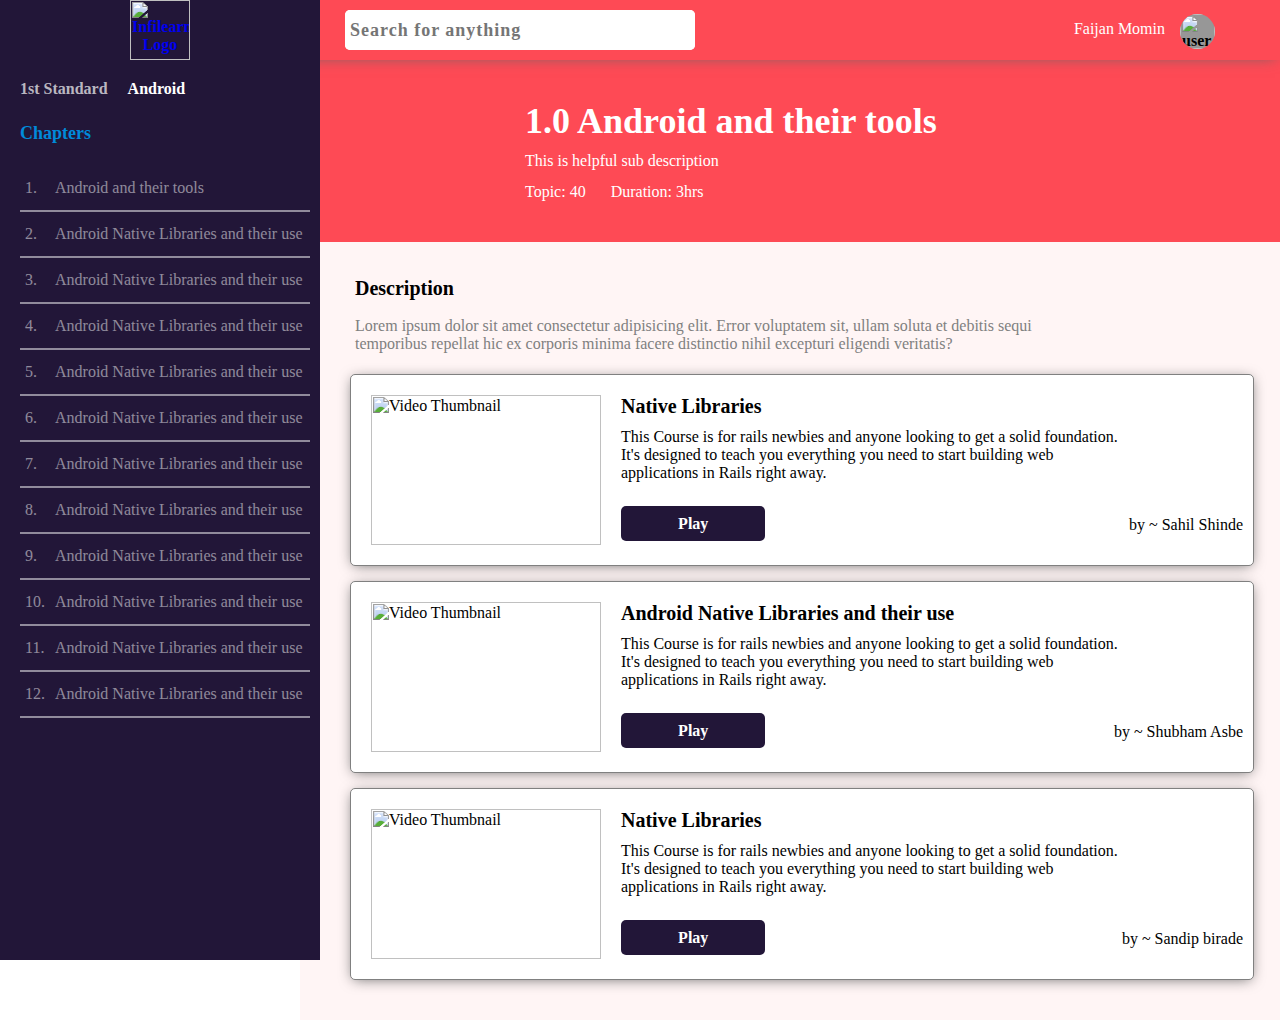
==== commit 4f721a8b: "Update dashboard.html" ====
--- a/dashboard.html
+++ b/dashboard.html
@@ -169,7 +169,7 @@
                                 </p>
                                 <div class="subject-dashboard-content-section-chapter-single-vid-play-btn-author">
                                     <button class="video-section-play-vid-btn" onclick="window.location.assign('videoPage.html');">Play</button>
-                                    <p>by ~ Faijan Momin</p>
+                                    <p>by ~ Sahil Shinde</p>
                                 </div>
                             </div>
                         </div>
@@ -186,7 +186,7 @@
                                 </p>
                                 <div class="subject-dashboard-content-section-chapter-single-vid-play-btn-author">
                                     <button class="video-section-play-vid-btn" onclick="window.location.assign('videoPage.html');">Play</button>
-                                    <p>by ~ Faijan Momin</p>
+                                    <p>by ~ Shubham Asbe</p>
                                 </div>
                             </div>
                         </div>
@@ -203,7 +203,7 @@
                                 </p>
                                 <div class="subject-dashboard-content-section-chapter-single-vid-play-btn-author">
                                     <button class="video-section-play-vid-btn" onclick="window.location.assign('videoPage.html');">Play</button>
-                                    <p>by ~ Faijan Momin</p>
+                                    <p>by ~ Sandip birade</p>
                                 </div>
                             </div>
                         </div>
@@ -226,4 +226,4 @@
 
     </script>
 </body>
-</html>+</html>
